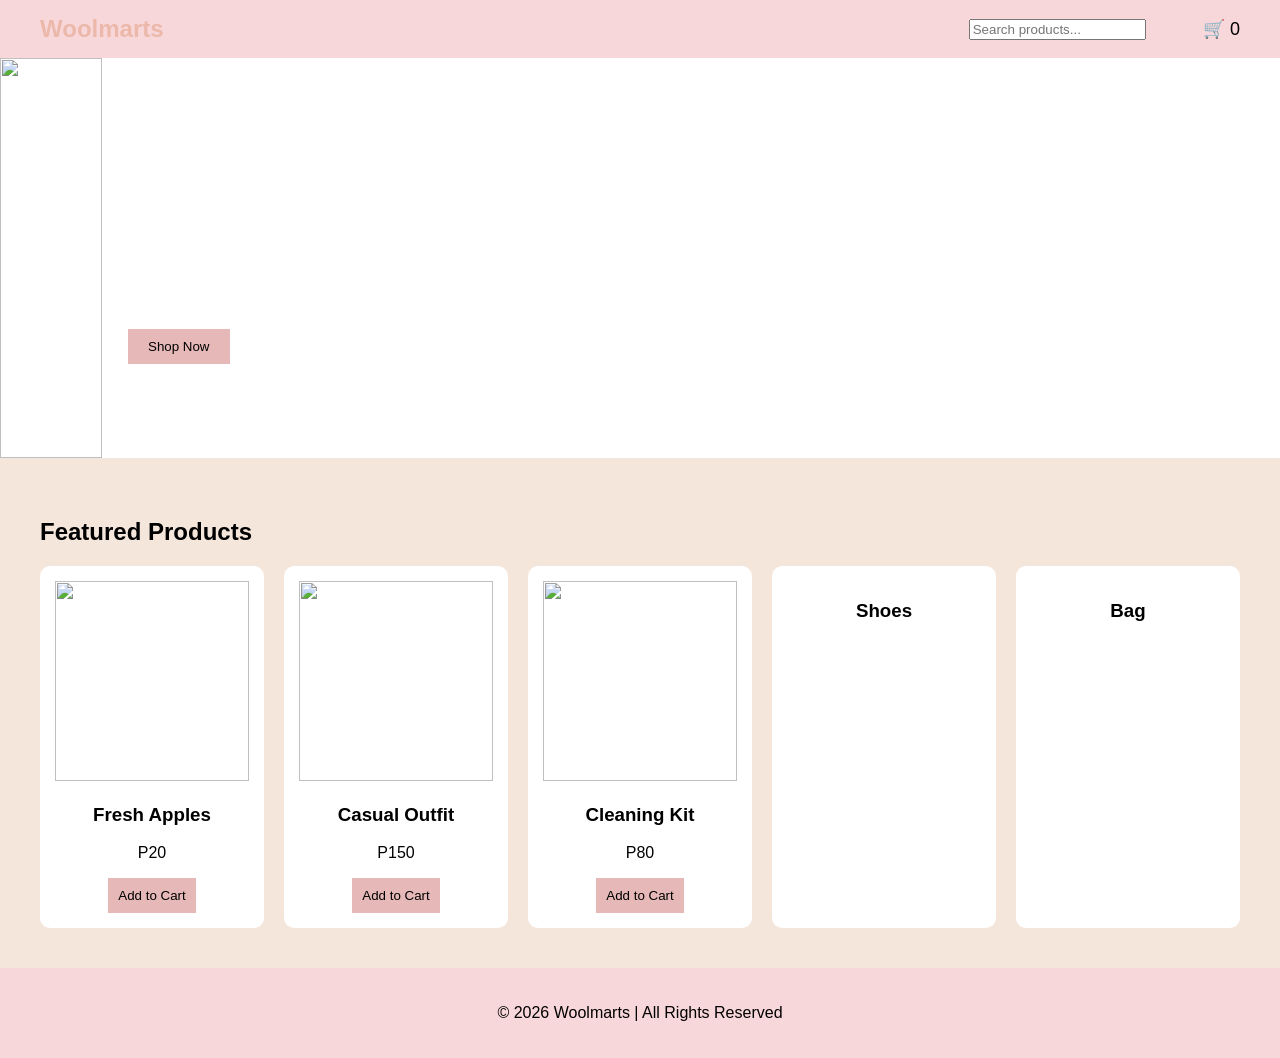
==== index.html @ efcaea6d "Update all" ====
<!DOCTYPE html>
<html lang="en">
<head>
<meta charset="UTF-8">
<meta name="viewport" content="width=device-width, initial-scale=1.0">
<title>Woolmarts</title>

<link rel="stylesheet" href="style.css">
<script defer src="script.js"></script>
</head>

<body>

<!-- HEADER -->
<header class="header">
    <div class="logo">Woolmarts</div>

    <nav>
        <a href="index.html">Home</a>
        <a href="clothing.html">Clothing</a>
        <a href="groceries.html">Food & Groceries</a>
        <a href="essentials.html">Essentials</a>
        <a href="promotions.html">Promotions</a>
        <a href="members.html">Members</a>
        <a href="feedback.html">Feedback</a>
        <a href="login.html">Login</a>
    </nav>

    <input type="text" id="searchBar" placeholder="Search products..." />

    <div class="user profile">

    </div>
    <div class="cart">
        🛒 <span id="cart-count">0</span>
    </div>
</header>

<!-- HERO SLIDER -->
<section class="hero">
    <div class="slide active">
        <img src="https://images.unsplash.com/photo-1607082349566-187342175e2f">
        <div class="overlay">
            <h1>Fresh Groceries Delivered</h1>
            <button>Shop Now</button>
        </div>
    </div>

    <div class="slide">
        <img src=images/new-arrivals.jpg>
        <div class="overlay">
            <h1>New Fashion Arrivals</h1>
            <button>Explore</button>
        </div>
    </div>
</section>

<!-- PRODUCTS -->
<section class="products">

    <h2>Featured Products</h2>

    <div class="product-grid">

        <div class="product">
            <img src="https://images.unsplash.com/photo-1586201375761-83865001e31c">
            <h3>Fresh Apples</h3>
            <p>P20</p>
            <button onclick="addToCart()">Add to Cart</button>
        </div>

        <div class="product">
            <img src="https://images.unsplash.com/photo-1523381210434-271e8be1f52b">
            <h3>Casual Outfit</h3>
            <p>P150</p>
            <button onclick="addToCart()">Add to Cart</button>
        </div>

        <div class="product">
            <img src="https://images.unsplash.com/photo-1581578731548-c64695cc6952">
            <h3>Cleaning Kit</h3>
            <p>P80</p>
            <button onclick="addToCart()">Add to Cart</button>
        </div>

        <div class="product" data-name="shoes">
  <h3>Shoes</h3>
</div>

<div class="product" data-name="bag">
  <h3>Bag</h3>
</div>

    </div>

</section>

<!-- FOOTER -->
<footer>
    <p>© 2026 Woolmarts | All Rights Reserved</p>
</footer>

</body>
</html>
---- style.css ----
body {
    margin: 0;
    font-family: 'Segoe UI', sans-serif;
    background: #ffffff;
}

/* HEADER */
.header {
    display: flex;
    justify-content: space-between;
    align-items: center;
    padding: 15px 40px;
    background: #f8d7da;
}

.logo {
    font-size: 24px;
    font-weight: bold;
    color: #ebb8aa;
}

nav a {
    margin: 0 10px;
    text-decoration: none;
    color: #f8d7da;
}

.cart {
    font-size: 18px;
}

/* HERO */
.hero {
    position: relative;
    height: 80vh;
    overflow: hidden;
}

.slide {
    position: right absolute;
    right: 0;
    width: 50%;
    height: 100%;
    display: none;
}

.slide.active {
    display: block;
}

.slide img {
    width: 40%;
    height: 100%;
    object-fit: cover;
}

.overlay {
    position: absolute;
    top: 40%;
    left: 10%;
    color: white;
}

.overlay h1 {
    font-size: 40px;
}

.overlay button {
    padding: 10px 20px;
    background: #e6b8b8;
    border: none;
    cursor: pointer;
}

/* PRODUCTS */
.products {
    padding: 40px;
    background: #f5e6dc;
}

.product-grid {
    display: flex;
    gap: 20px;
}

.product {
    background: white;
    padding: 15px;
    border-radius: 10px;
    width: 30%;
    text-align: center;
}

.product img {
    width: 100%;
    height: 200px;
    object-fit: cover;
}

button {
    background: #e6b8b8;
    border: none;
    padding: 10px;
    cursor: pointer;
}

/* FOOTER */
footer {
    text-align: center;
    padding: 20px;
    background: #f8d7da;
}

#cartBtn {
  position: relative;
  z-index: 10;
}

.hero {
  width: 100%;
  height: 400px;
  background-size: cover;
  background-position: center;
  transition: background-image 1s ease-in-out;
}
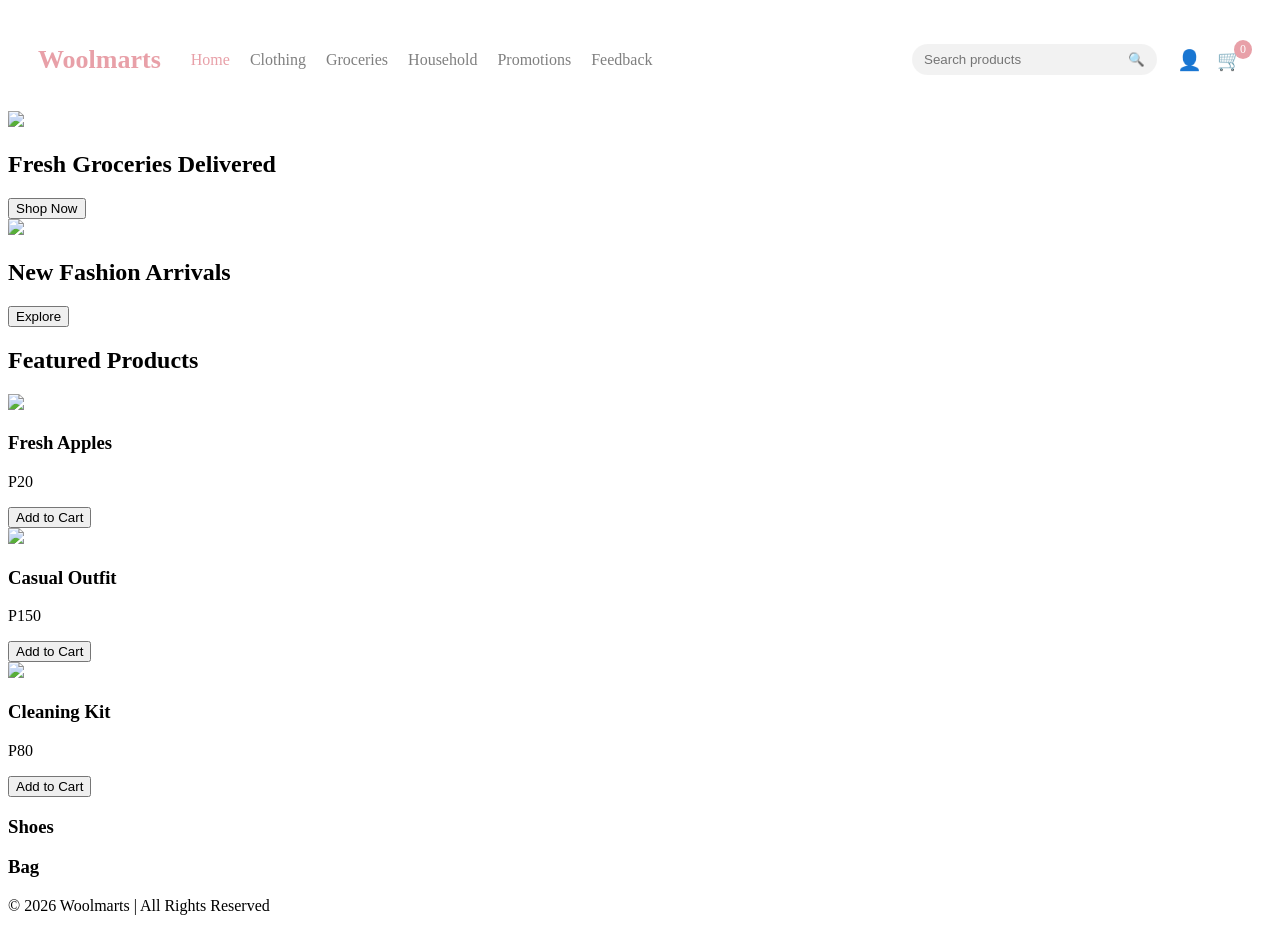
==== commit b9b9655b: "Update all" ====
--- a/index.html
+++ b/index.html
@@ -12,34 +12,53 @@
 <body>
 
 <!-- HEADER -->
-<header class="header">
-    <div class="logo">Woolmarts</div>
+<header>
+    <nav class="navbar">
 
-    <nav>
-        <a href="index.html">Home</a>
-        <a href="clothing.html">Clothing</a>
-        <a href="groceries.html">Food & Groceries</a>
-        <a href="essentials.html">Essentials</a>
-        <a href="promotions.html">Promotions</a>
-        <a href="members.html">Members</a>
-        <a href="feedback.html">Feedback</a>
-        <a href="login.html">Login</a>
+        <!-- LEFT SIDE -->
+        <div class="nav-left">
+            <h1 class="logo">Woolmarts</h1>
+
+            <div class="nav-links">
+                <a href="#" class="active">Home</a>
+                <a href="#">Clothing</a>
+                <a href="#">Groceries</a>
+                <a href="#">Household</a>
+                <a href="#">Promotions</a>
+                <a href="#">Feedback</a>
+            </div>
+        </div>
+
+        <!-- RIGHT SIDE -->
+        <div class="nav-right">
+
+            <!-- SEARCH -->
+            <div class="search-container">
+                <input type="text" placeholder="Search products" id="searchInput">
+                <button onclick="searchProduct()">
+                    🔍
+                </button>
+            </div>
+
+            <!-- ICONS -->
+            <div class="icons">
+                <div class="icon user">👤</div>
+
+                <div class="icon cart">
+                    🛒
+                    <span id="cart-count">0</span>
+                </div>
+            </div>
+
+        </div>
+
     </nav>
-
-    <input type="text" id="searchBar" placeholder="Search products..." />
-
-    <div class="user profile">
-
-    </div>
-    <div class="cart">
-        🛒 <span id="cart-count">0</span>
-    </div>
 </header>
 
 <!-- HERO SLIDER -->
 <section class="hero">
     <div class="slide active">
-        <img src="https://images.unsplash.com/photo-1607082349566-187342175e2f">
+        <img src="images/new-arrivals.jpg">
         <div class="overlay">
             <h1>Fresh Groceries Delivered</h1>
             <button>Shop Now</button>
@@ -47,7 +66,7 @@
     </div>
 
     <div class="slide">
-        <img src=images/new-arrivals.jpg>
+        <img src="images/new-arrivals.jpg">
         <div class="overlay">
             <h1>New Fashion Arrivals</h1>
             <button>Explore</button>
--- a/style.css
+++ b/style.css
@@ -1,125 +1,115 @@
-body {
-    margin: 0;
-    font-family: 'Segoe UI', sans-serif;
-    background: #ffffff;
-}
-
-/* HEADER */
-.header {
+/* NAVBAR BASE */
+.navbar {
     display: flex;
     justify-content: space-between;
     align-items: center;
-    padding: 15px 40px;
-    background: #f8d7da;
+    padding: 15px 30px;
+    background: white;
+    flex-wrap: wrap;
 }
 
-.logo {
-    font-size: 24px;
-    font-weight: bold;
-    color: #ebb8aa;
+/* LEFT SIDE */
+.nav-left {
+    display: flex;
+    align-items: center;
+    gap: 30px;
 }
 
-nav a {
-    margin: 0 10px;
-    text-decoration: none;
-    color: #f8d7da;
+/* LOGO */
+.logo {
+    color: #e8a0a8; /* blush pink */
+    font-size: 26px;
+    font-weight: bold;
 }
 
-.cart {
-    font-size: 18px;
-}
-
-/* HERO */
-.hero {
-    position: relative;
-    height: 80vh;
-    overflow: hidden;
-}
-
-.slide {
-    position: right absolute;
-    right: 0;
-    width: 50%;
-    height: 100%;
-    display: none;
-}
-
-.slide.active {
-    display: block;
-}
-
-.slide img {
-    width: 40%;
-    height: 100%;
-    object-fit: cover;
-}
-
-.overlay {
-    position: absolute;
-    top: 40%;
-    left: 10%;
-    color: white;
-}
-
-.overlay h1 {
-    font-size: 40px;
-}
-
-.overlay button {
-    padding: 10px 20px;
-    background: #e6b8b8;
-    border: none;
-    cursor: pointer;
-}
-
-/* PRODUCTS */
-.products {
-    padding: 40px;
-    background: #f5e6dc;
-}
-
-.product-grid {
+/* NAV LINKS */
+.nav-links {
     display: flex;
     gap: 20px;
 }
 
-.product {
-    background: white;
-    padding: 15px;
-    border-radius: 10px;
-    width: 30%;
-    text-align: center;
+.nav-links a {
+    text-decoration: none;
+    color: rgba(0,0,0,0.5); /* transparent grey */
+    font-size: 16px;
+    transition: 0.3s;
 }
 
-.product img {
-    width: 100%;
-    height: 200px;
-    object-fit: cover;
+/* HOVER + ACTIVE */
+.nav-links a:hover,
+.nav-links a.active {
+    color: #e8a0a8;
 }
 
-button {
-    background: #e6b8b8;
+/* RIGHT SIDE */
+.nav-right {
+    display: flex;
+    align-items: center;
+    gap: 20px;
+}
+
+/* SEARCH BAR */
+.search-container {
+    display: flex;
+    background: rgba(0,0,0,0.05); /* light grey */
+    border-radius: 20px;
+    overflow: hidden;
+}
+
+.search-container input {
     border: none;
-    padding: 10px;
+    outline: none;
+    padding: 8px 12px;
+    background: transparent;
+    width: 180px;
+}
+
+.search-container button {
+    border: none;
+    background: transparent;
+    padding: 8px 12px;
     cursor: pointer;
 }
 
-/* FOOTER */
-footer {
-    text-align: center;
-    padding: 20px;
-    background: #f8d7da;
+/* ICONS */
+.icons {
+    display: flex;
+    gap: 15px;
 }
 
-#cartBtn {
-  position: relative;
-  z-index: 10;
+.icon {
+    position: relative;
+    font-size: 20px;
+    cursor: pointer;
+    color: black;
 }
 
-.hero {
-  width: 100%;
-  height: 400px;
-  background-size: cover;
-  background-position: center;
-  transition: background-image 1s ease-in-out;
+/* CART COUNT */
+#cart-count {
+    position: absolute;
+    top: -8px;
+    right: -10px;
+    background: #e8a0a8;
+    color: white;
+    font-size: 12px;
+    padding: 2px 6px;
+    border-radius: 50%;
+}
+@media (max-width: 768px) {
+
+    .nav-left {
+        flex-direction: column;
+        align-items: flex-start;
+        gap: 10px;
+    }
+
+    .nav-links {
+        flex-wrap: wrap;
+        gap: 10px;
+    }
+
+    .search-container input {
+        width: 120px;
+    }
+
 }
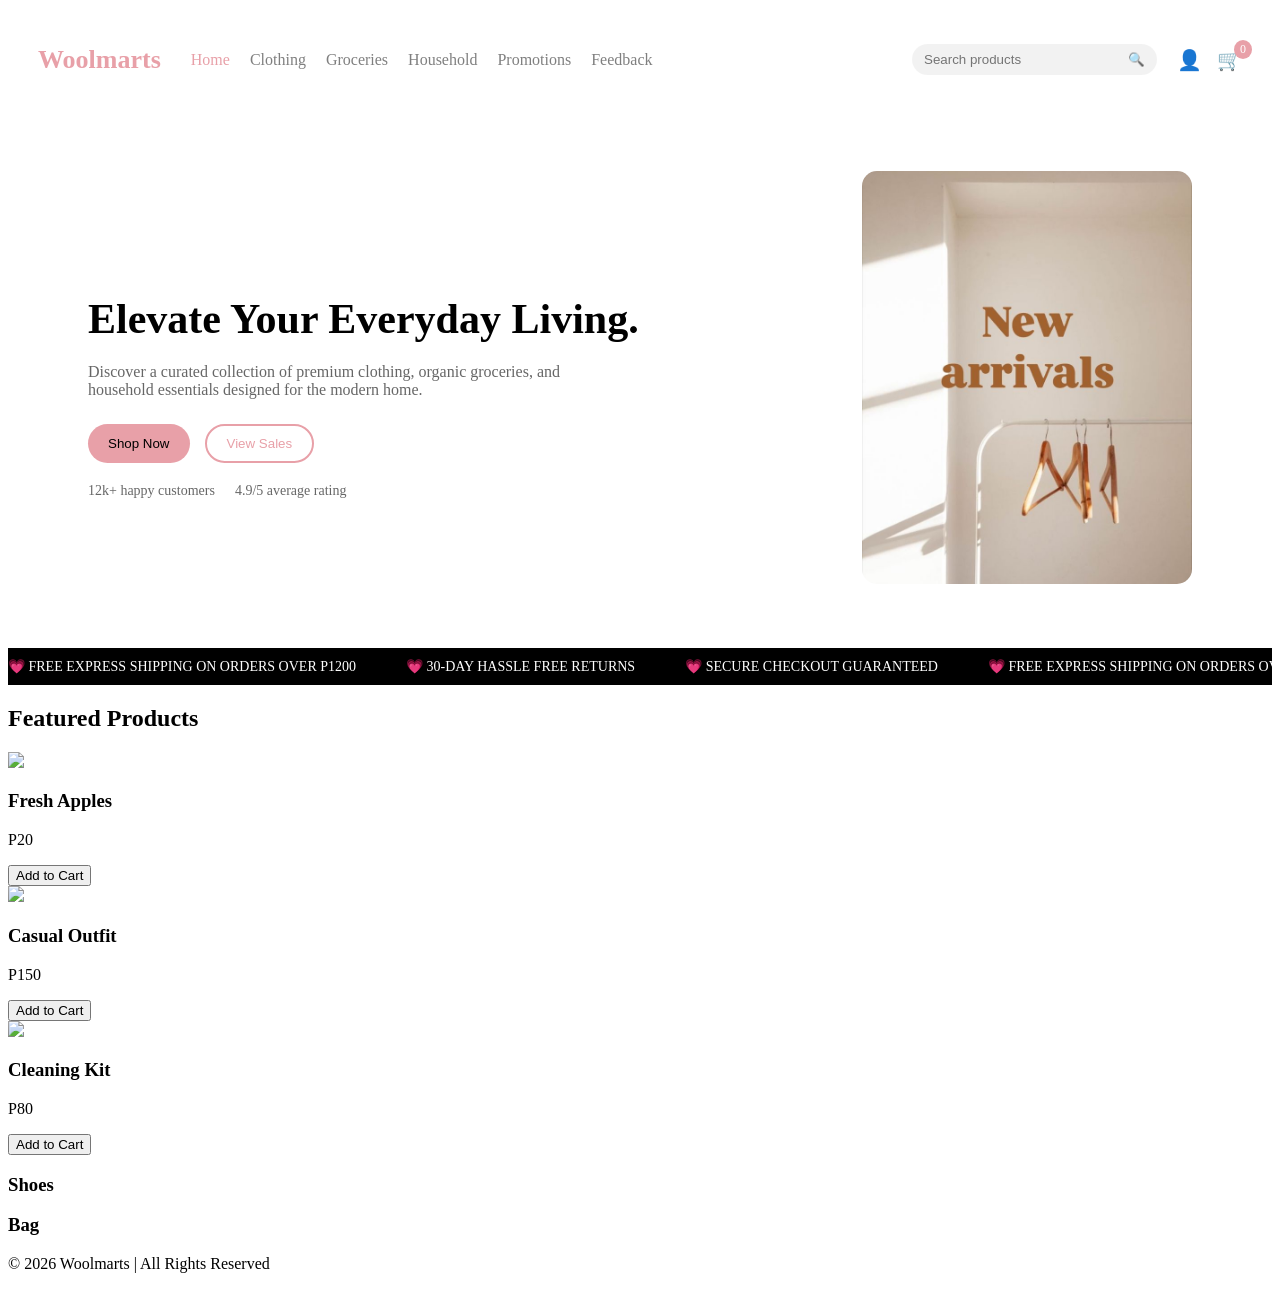
==== commit d2091f27: "Update" ====
--- a/index.html
+++ b/index.html
@@ -57,22 +57,49 @@
 
 <!-- HERO SLIDER -->
 <section class="hero">
-    <div class="slide active">
-        <img src="images/new-arrivals.jpg">
-        <div class="overlay">
-            <h1>Fresh Groceries Delivered</h1>
-            <button>Shop Now</button>
+
+    <!-- LEFT CONTENT -->
+    <div class="hero-text">
+        <h1>Elevate Your Everyday Living.</h1>
+
+        <p>
+            Discover a curated collection of premium clothing, organic groceries, 
+            and household essentials designed for the modern home.
+        </p>
+
+        <div class="hero-buttons">
+            <button class="shop-btn" onclick="goToShop()">Shop Now</button>
+            <button class="sales-btn" onclick="goToSales()">View Sales</button>
+        </div>
+
+        <div class="hero-stats">
+            <span>12k+ happy customers</span>
+            <span>4.9/5 average rating</span>
         </div>
     </div>
 
-    <div class="slide">
-        <img src="images/new-arrivals.jpg">
-        <div class="overlay">
-            <h1>New Fashion Arrivals</h1>
-            <button>Explore</button>
-        </div>
+    <!-- RIGHT IMAGE SLIDER -->
+    <div class="hero-image">
+        <img src="images/new arrivals.jpg" class="hero-slide active">
+        <img src="images/householdap.jpg" class="hero-slide">
+        <img src="images/clothingap.jpg" class="hero-slide">
     </div>
+
 </section>
+
+<!-- MOVING BANNER -->
+<div class="info-bar">
+    <div class="info-track">
+        <span>💗 FREE EXPRESS SHIPPING ON ORDERS OVER P1200</span>
+        <span>💗 30-DAY HASSLE FREE RETURNS</span>
+        <span>💗 SECURE CHECKOUT GUARANTEED</span>
+
+        <!-- DUPLICATE FOR LOOP EFFECT -->
+        <span>💗 FREE EXPRESS SHIPPING ON ORDERS OVER P1200</span>
+        <span>💗 30-DAY HASSLE FREE RETURNS</span>
+        <span>💗 SECURE CHECKOUT GUARANTEED</span>
+    </div>
+</div>
 
 <!-- PRODUCTS -->
 <section class="products">
--- a/style.css
+++ b/style.css
@@ -112,4 +112,160 @@
         width: 120px;
     }
 
+}
+
+/* HERO LAYOUT */
+.hero {
+    display: flex;
+    align-items: center;
+    justify-content: space-between;
+    padding: 60px 80px;
+    gap: 40px;
+}
+
+/* LEFT TEXT */
+.hero-text {
+    flex: 1;
+}
+
+.hero-text h1 {
+    font-size: 42px;
+    margin-bottom: 20px;
+}
+
+.hero-text p {
+    font-size: 16px;
+    color: rgba(0,0,0,0.6);
+    margin-bottom: 25px;
+    max-width: 500px;
+}
+
+/* BUTTONS */
+.hero-buttons {
+    display: flex;
+    gap: 15px;
+    margin-bottom: 20px;
+}
+
+.shop-btn {
+    background: #e8a0a8;
+    color: black;
+    border: none;
+    padding: 10px 20px;
+    border-radius: 25px;
+    cursor: pointer;
+}
+
+.sales-btn {
+    background: white;
+    color: #e8a0a8;
+    border: 2px solid #e8a0a8;
+    padding: 10px 20px;
+    border-radius: 25px;
+    cursor: pointer;
+}
+
+/* STATS */
+.hero-stats {
+    display: flex;
+    gap: 20px;
+    font-size: 14px;
+    color: rgba(0,0,0,0.6);
+}
+
+/* RIGHT IMAGE */
+.hero-image {
+    flex: 0.45;
+}
+
+.hero-image img {
+    width: 100%;
+    border-radius: 15px;
+}
+
+/* INFO BAR */
+.info-bar {
+    width: 100%;
+    background: black;
+    overflow: hidden;
+}
+
+.info-track {
+    display: flex;
+    gap: 50px;
+    white-space: nowrap;
+    animation: scroll 15s linear infinite;
+    padding: 10px 0;
+}
+
+.info-track span {
+    color: white;
+    font-size: 14px;
+}
+
+/* CONTINUOUS SCROLL */
+@keyframes scroll {
+    0% {
+        transform: translateX(0);
+    }
+    100% {
+        transform: translateX(-50%);
+    }
+}
+
+@media (max-width: 768px) {
+
+    .hero {
+        flex-direction: column;
+        padding: 30px;
+        text-align: center;
+    }
+
+    .hero-image {
+        width: 100%;
+    }
+
+    .hero-text h1 {
+        font-size: 30px;
+    }
+
+    .hero-buttons {
+        justify-content: center;
+    }
+
+    .hero-stats {
+        justify-content: center;
+    }
+}
+
+/* HERO IMAGE SLIDER */
+.hero-image {
+    flex: 0.45;
+    position: relative;
+    overflow: hidden;
+}
+
+.hero-slide {
+    position: absolute;
+    width: 100%;
+    height: auto;
+    opacity: 0;
+    transition: opacity 1s ease-in-out;
+    border-radius: 15px;
+}
+
+.hero-slide.active {
+    opacity: 1;
+    position: relative;
+}
+
+/* BUTTON HOVER EFFECTS */
+.shop-btn:hover {
+    background: #d98c95;
+    transform: translateY(-2px);
+}
+
+.sales-btn:hover {
+    background: #ffe4dc;
+    transform: translateY(-2px);
 }
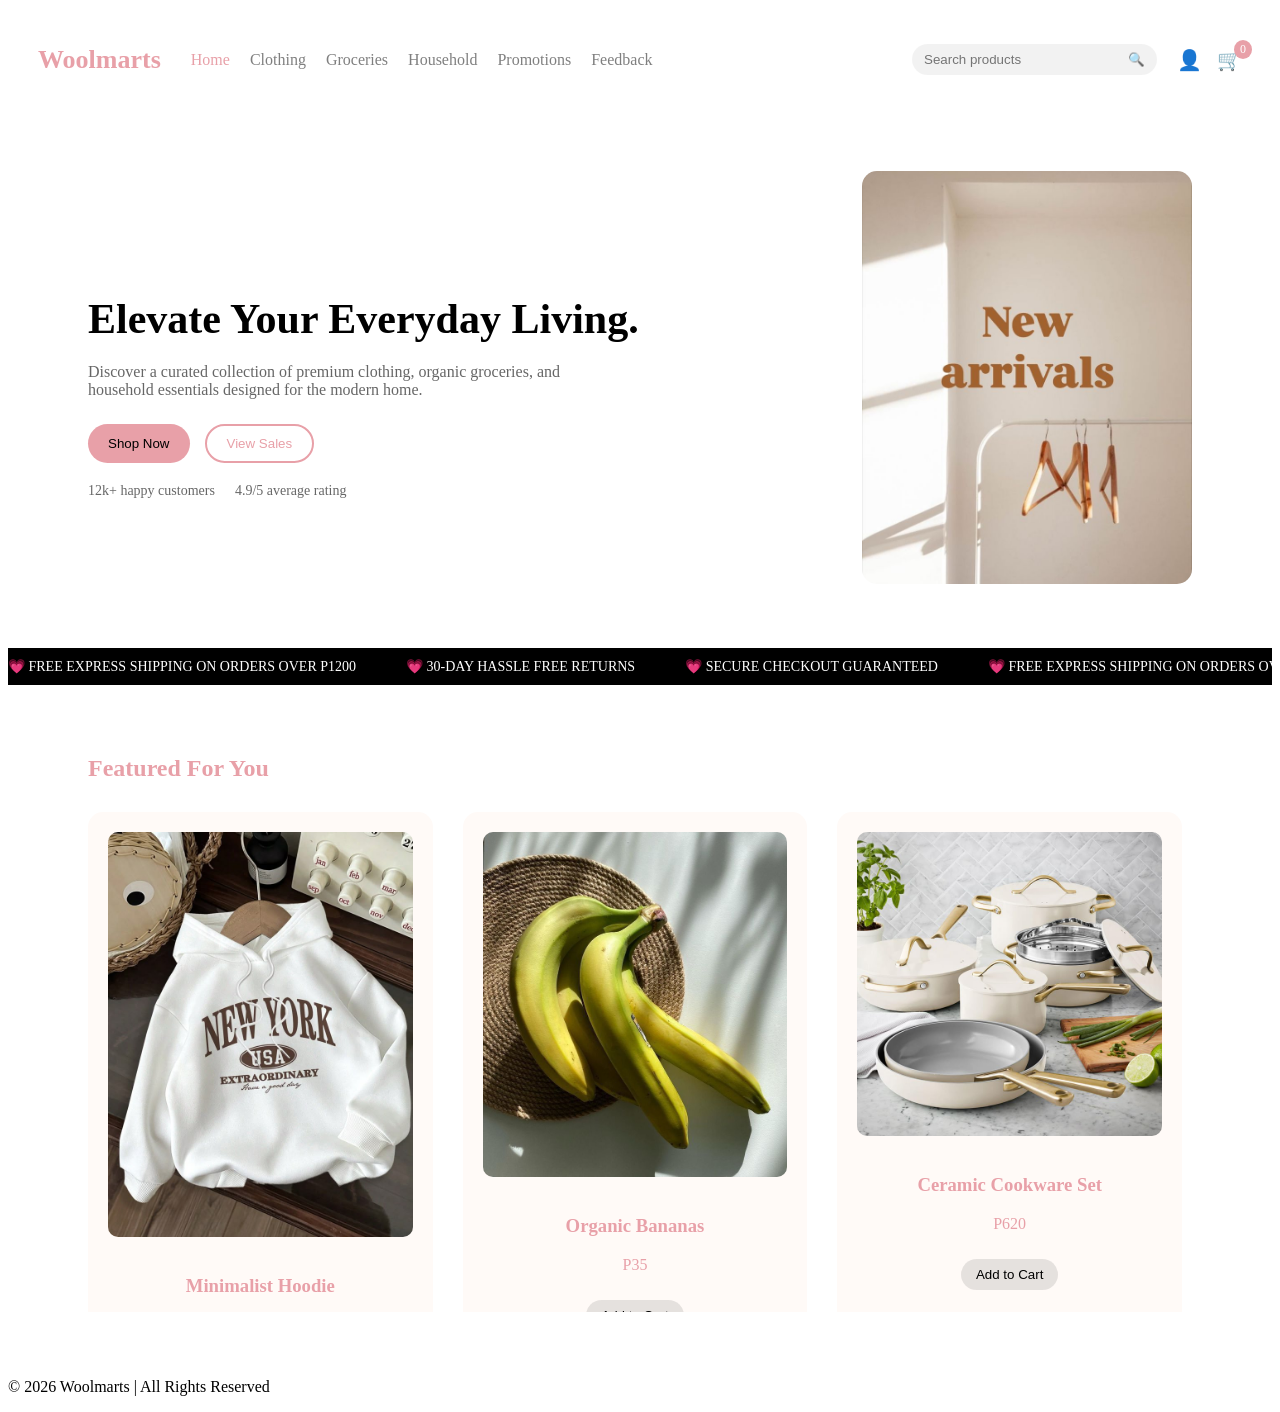
==== commit 477628a8: "Update all" ====
--- a/index.html
+++ b/index.html
@@ -102,40 +102,54 @@
 </div>
 
 <!-- PRODUCTS -->
-<section class="products">
+<section class="featured">
 
-    <h2>Featured Products</h2>
+    <h2>Featured For You</h2>
 
-    <div class="product-grid">
+    <div class="products-grid" id="productGrid">
 
-        <div class="product">
-            <img src="https://images.unsplash.com/photo-1586201375761-83865001e31c">
-            <h3>Fresh Apples</h3>
-            <p>P20</p>
-            <button onclick="addToCart()">Add to Cart</button>
+        <!-- PRODUCT 1 -->
+        <div class="product-card">
+            <img src="images/hoodie.jpg">
+            <h3>Minimalist Hoodie</h3>
+            <p class="price">P280</p>
+            <button onclick="addToCart('Minimalist Hoodie')">Add to Cart</button>
         </div>
 
-        <div class="product">
-            <img src="https://images.unsplash.com/photo-1523381210434-271e8be1f52b">
-            <h3>Casual Outfit</h3>
-            <p>P150</p>
-            <button onclick="addToCart()">Add to Cart</button>
+        <div class="product-card">
+            <img src="images/bananas.jpg">
+            <h3>Organic Bananas</h3>
+            <p class="price">P35</p>
+            <button onclick="addToCart('Organic Bananas')">Add to Cart</button>
         </div>
 
-        <div class="product">
-            <img src="https://images.unsplash.com/photo-1581578731548-c64695cc6952">
-            <h3>Cleaning Kit</h3>
-            <p>P80</p>
-            <button onclick="addToCart()">Add to Cart</button>
+        <div class="product-card">
+            <img src="images/cookware.jpg">
+            <h3>Ceramic Cookware Set</h3>
+            <p class="price">P620</p>
+            <button onclick="addToCart('Cookware Set')">Add to Cart</button>
         </div>
 
-        <div class="product" data-name="shoes">
-  <h3>Shoes</h3>
-</div>
+        <div class="product-card">
+            <img src="images/whitetee.jpg">
+            <h3>Classic White Tee</h3>
+            <p class="price">P120</p>
+            <button onclick="addToCart('White Tee')">Add to Cart</button>
+        </div>
 
-<div class="product" data-name="bag">
-  <h3>Bag</h3>
-</div>
+        <div class="product-card">
+            <img src="images/towels.jpg">
+            <h3>Luxury Towels</h3>
+            <p class="price">P200</p>
+            <button onclick="addToCart('Towels')">Add to Cart</button>
+        </div>
+
+        <div class="product-card">
+            <img src="images/strawberries.jpg">
+            <h3>Fresh Strawberries</h3>
+            <p class="price">P45</p>
+            <button onclick="addToCart('Strawberries')">Add to Cart</button>
+        </div>
 
     </div>
 
@@ -147,4 +161,4 @@
 </footer>
 
 </body>
-</html>+</html>
--- a/style.css
+++ b/style.css
@@ -268,4 +268,73 @@
 .sales-btn:hover {
     background: #ffe4dc;
     transform: translateY(-2px);
+}
+ 
+/* SECTION */
+.featured {
+    padding: 50px 80px;
+    background: #fff;
+}
+
+.featured h2 {
+    color: #e8a0a8;
+    margin-bottom: 30px;
+}
+
+/* GRID */
+.products-grid {
+    display: grid;
+    grid-template-columns: repeat(3, 1fr);
+    gap: 30px;
+}
+
+/* CARD */
+.product-card {
+    background: #fffaf7;
+    padding: 20px;
+    border-radius: 15px;
+    text-align: center;
+    transition: 0.3s;
+}
+
+/* IMAGE */
+.product-card img {
+    width: 100%;
+    border-radius: 10px;
+    margin-bottom: 15px;
+}
+
+/* NAME + PRICE */
+.product-card h3,
+.product-card .price {
+    color: #e8a0a8;
+    transition: 0.3s;
+}
+
+/* HOVER EFFECT */
+.product-card:hover {
+    transform: translateY(-5px);
+}
+
+.product-card:hover h3,
+.product-card:hover .price {
+    transform: scale(1.05);
+}
+
+/* BUTTON */
+.product-card button {
+    margin-top: 10px;
+    background: rgba(0,0,0,0.1);
+    border: none;
+    padding: 8px 15px;
+    cursor: pointer;
+    border-radius: 20px;
+    color: black;
+}
+
+/* SCROLL EFFECT */
+.products-grid {
+    max-height: 500px;
+    overflow-y: auto;
+    padding-right: 10px;
 }
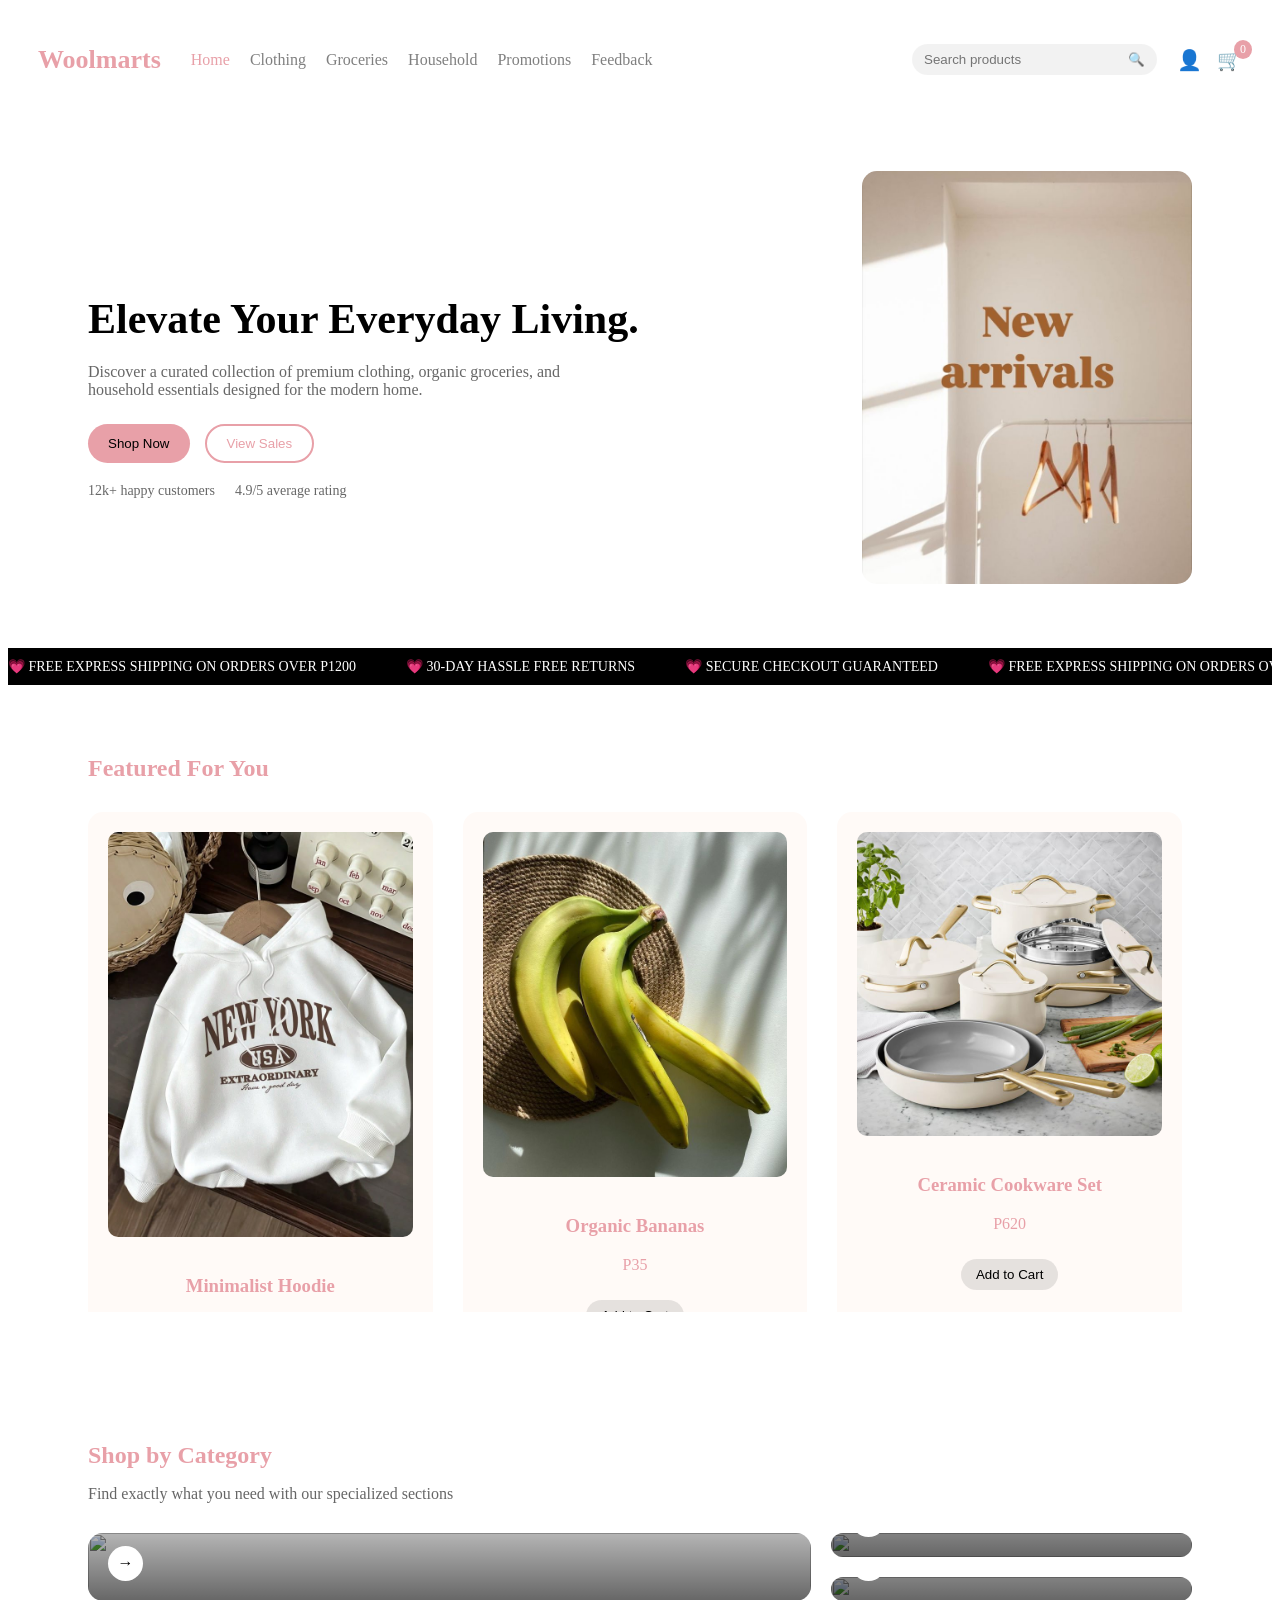
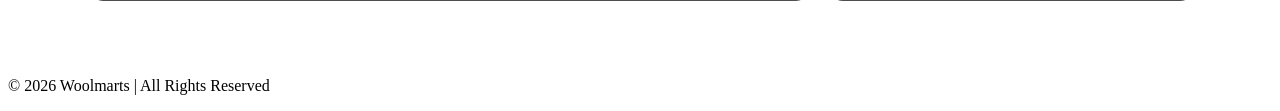
==== commit 992d5b5c: "Update all" ====
--- a/index.html
+++ b/index.html
@@ -155,6 +155,54 @@
 
 </section>
 
+<!--SHOP BY CATEGORIES-->
+<section class="categories-section">
+
+    <h2>Shop by Category</h2>
+    <p class="subtitle">Find exactly what you need with our specialized sections</p>
+
+    <div class="category-grid">
+
+        <!-- BIG LEFT -->
+        <div class="category-card large" onclick="goToPage('clothing.html')">
+            <img src="images/fashion.jpg">
+
+            <div class="overlay">
+                <h3>Fashion & Style</h3>
+                <p>Explore our latest arrivals in fashion & style.</p>
+
+                <div class="arrow">→</div>
+            </div>
+        </div>
+
+        <!-- TOP RIGHT -->
+        <div class="category-card" onclick="goToPage('groceries.html')">
+            <img src="images/groceries.jpg">
+
+            <div class="overlay">
+                <h3>Groceries</h3>
+                <p>Explore our latest arrivals in groceries.</p>
+
+                <div class="arrow">→</div>
+            </div>
+        </div>
+
+        <!-- BOTTOM RIGHT -->
+        <div class="category-card" onclick="goToPage('essentials.html')">
+            <img src="images/homeess.jpg">
+
+            <div class="overlay">
+                <h3>Home Essentials</h3>
+                <p>Explore our latest arrivals in home essentials.</p>
+
+                <div class="arrow">→</div>
+            </div>
+        </div>
+
+    </div>
+
+</section>
+
 <!-- FOOTER -->
 <footer>
     <p>© 2026 Woolmarts | All Rights Reserved</p>
--- a/style.css
+++ b/style.css
@@ -337,4 +337,105 @@
     max-height: 500px;
     overflow-y: auto;
     padding-right: 10px;
+}
+
+/* SECTION */
+.categories-section {
+    padding: 60px 80px;
+    background: #fff;
+}
+
+.categories-section h2 {
+    color: #e8a0a8;
+    margin-bottom: 10px;
+}
+
+.subtitle {
+    color: rgba(0,0,0,0.6);
+    margin-bottom: 30px;
+}
+
+/* GRID LAYOUT */
+.category-grid {
+    display: grid;
+    grid-template-columns: 2fr 1fr;
+    grid-template-rows: 1fr 1fr;
+    gap: 20px;
+}
+
+/* BIG LEFT */
+.category-card.large {
+    grid-row: span 2;
+}
+
+/* CARD */
+.category-card {
+    position: relative;
+    overflow: hidden;
+    border-radius: 15px;
+    cursor: pointer;
+}
+
+/* IMAGE */
+.category-card img {
+    width: 100%;
+    height: 100%;
+    object-fit: cover;
+    transition: 0.4s ease;
+}
+
+/* OVERLAY */
+.overlay {
+    position: absolute;
+    bottom: 0;
+    width: 100%;
+    padding: 20px;
+    background: linear-gradient(to top, rgba(0,0,0,0.6), transparent);
+    color: white;
+}
+
+/* TEXT */
+.overlay h3 {
+    margin: 0;
+}
+
+.overlay p {
+    font-size: 14px;
+    margin-top: 5px;
+}
+
+/* ARROW BUTTON */
+.arrow {
+    margin-top: 10px;
+    width: 35px;
+    height: 35px;
+    background: white;
+    color: black;
+    display: flex;
+    align-items: center;
+    justify-content: center;
+    border-radius: 50%;
+}
+
+/* HOVER EFFECT */
+.category-card:hover img {
+    transform: scale(1.08);
+}
+
+/* ADD SUBTLE DARKEN ON HOVER */
+.category-card:hover .overlay {
+    background: linear-gradient(to top, rgba(0,0,0,0.75), transparent);
+}
+
+@media (max-width: 768px) {
+
+    .category-grid {
+        grid-template-columns: 1fr;
+        grid-template-rows: auto;
+    }
+
+    .category-card.large {
+        grid-row: span 1;
+    }
+
 }
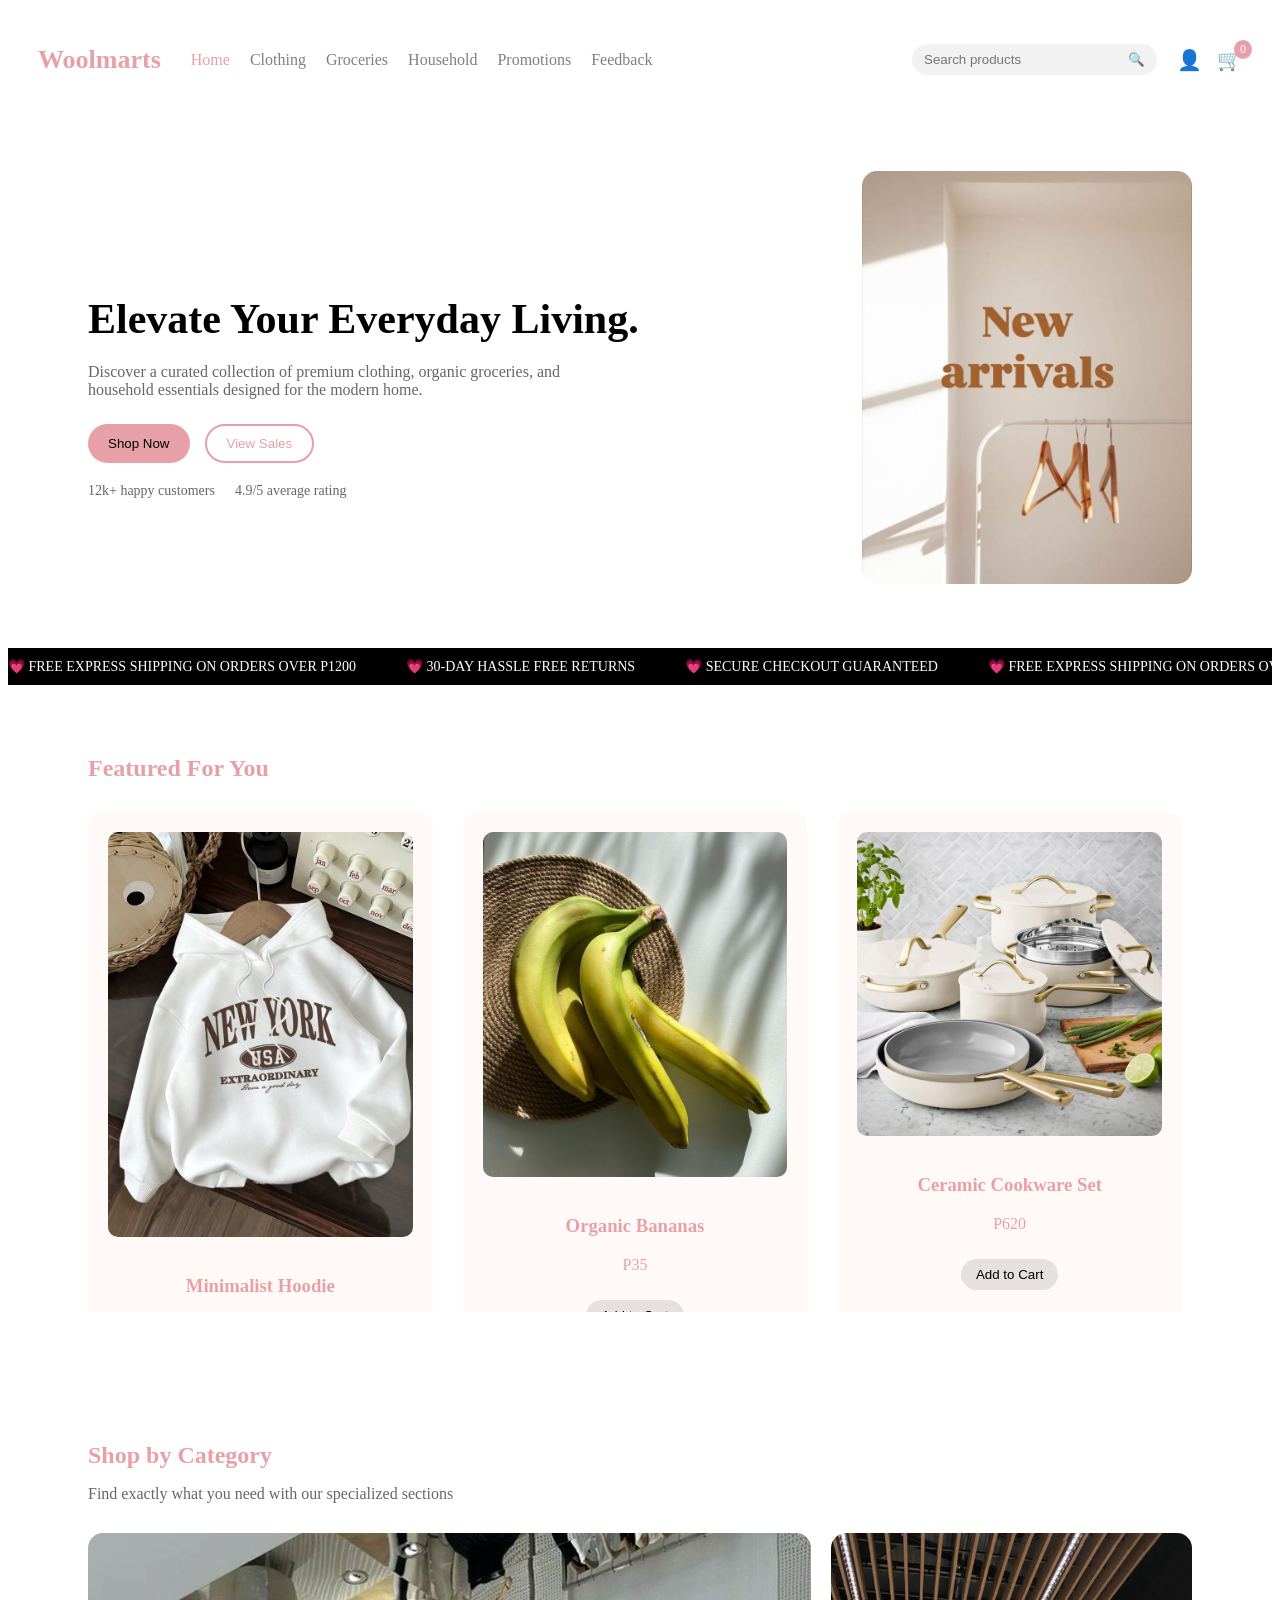
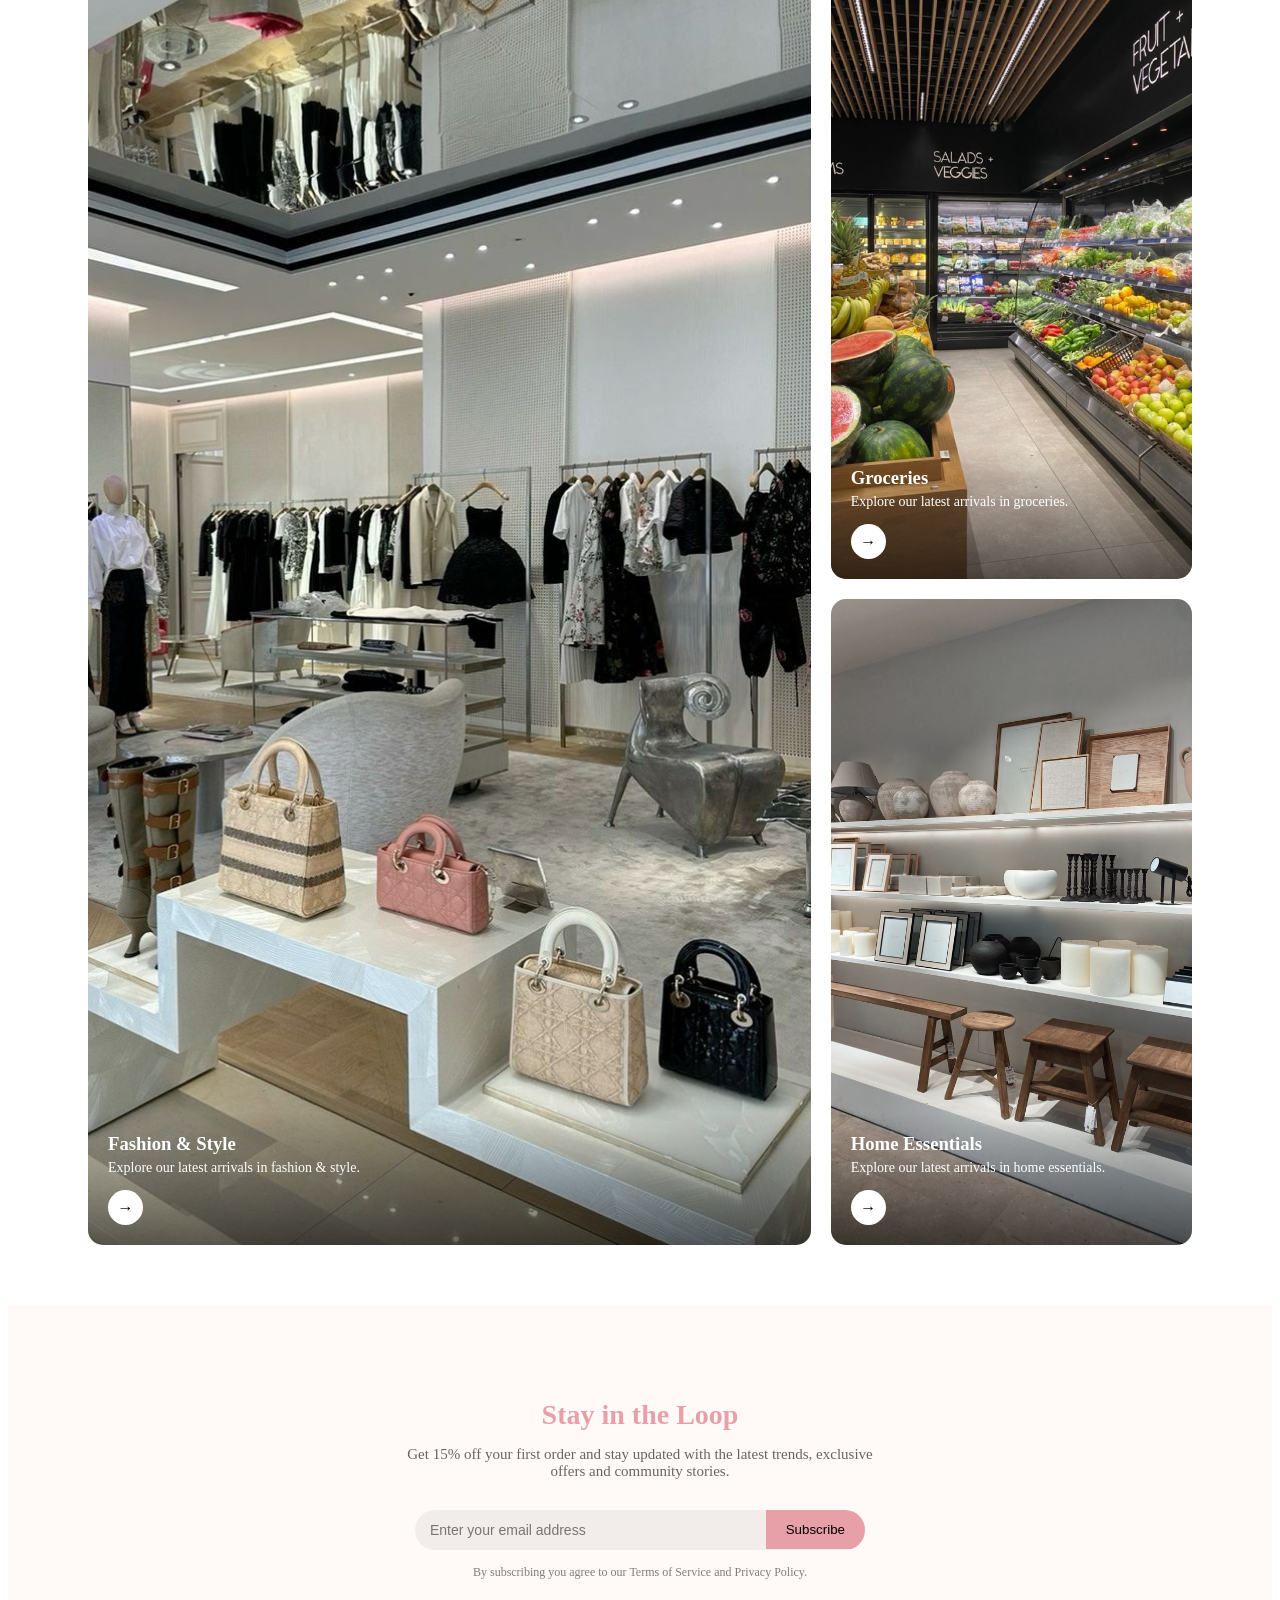
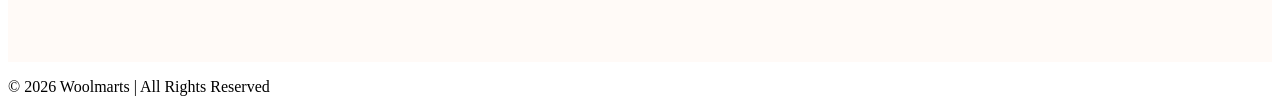
==== commit bf5b3d18: "Update all" ====
--- a/index.html
+++ b/index.html
@@ -170,7 +170,6 @@
             <div class="overlay">
                 <h3>Fashion & Style</h3>
                 <p>Explore our latest arrivals in fashion & style.</p>
-
                 <div class="arrow">→</div>
             </div>
         </div>
@@ -182,7 +181,6 @@
             <div class="overlay">
                 <h3>Groceries</h3>
                 <p>Explore our latest arrivals in groceries.</p>
-
                 <div class="arrow">→</div>
             </div>
         </div>
@@ -194,12 +192,32 @@
             <div class="overlay">
                 <h3>Home Essentials</h3>
                 <p>Explore our latest arrivals in home essentials.</p>
-
                 <div class="arrow">→</div>
             </div>
         </div>
 
     </div>
+
+</section>
+
+<!-- SUBSCRIBE -->
+ <section class="newsletter">
+
+    <h2>Stay in the Loop</h2>
+
+    <p class="newsletter-text">
+        Get 15% off your first order and stay updated with the latest trends, 
+        exclusive offers and community stories.
+    </p>
+
+    <div class="subscribe-box">
+        <input type="email" placeholder="Enter your email address" id="emailInput">
+        <button onclick="subscribe()">Subscribe</button>
+    </div>
+
+    <p class="terms">
+        By subscribing you agree to our Terms of Service and Privacy Policy.
+    </p>
 
 </section>
 
--- a/style.css
+++ b/style.css
@@ -438,4 +438,77 @@
         grid-row: span 1;
     }
 
+}
+
+.newsletter {
+    text-align: center;
+    padding: 70px 20px;
+    background: #fffaf7;
+}
+
+/* TITLE */
+.newsletter h2 {
+    color: #e8a0a8;
+    font-size: 28px;
+    margin-bottom: 15px;
+}
+
+/* DESCRIPTION */
+.newsletter-text {
+    color: rgba(0,0,0,0.6);
+    max-width: 500px;
+    margin: 0 auto 30px;
+    font-size: 15px;
+}
+
+/* SUBSCRIBE BAR */
+.subscribe-box {
+    display: flex;
+    justify-content: center;
+    align-items: center;
+    max-width: 450px;
+    margin: 0 auto;
+    background: rgba(0,0,0,0.05);
+    border-radius: 30px;
+    overflow: hidden;
+}
+
+/* INPUT */
+.subscribe-box input {
+    flex: 1;
+    padding: 12px 15px;
+    border: none;
+    outline: none;
+    background: transparent;
+    font-size: 14px;
+}
+
+/* BUTTON */
+.subscribe-box button {
+    background: #e8a0a8;
+    color: black;
+    border: none;
+    padding: 12px 20px;
+    cursor: pointer;
+    transition: 0.3s;
+}
+
+/* HOVER EFFECT */
+.subscribe-box button:hover {
+    background: #d98c95;
+}
+
+/* TERMS TEXT */
+.terms {
+    margin-top: 15px;
+    font-size: 12px;
+    color: rgba(0,0,0,0.5);
+}
+
+.subscribe-box input:focus {
+    box-shadow: 0 0 5px #e8a0a8;
+}
+
+.subscribe-box button:active {
+    transform: scale(0.95);
 }
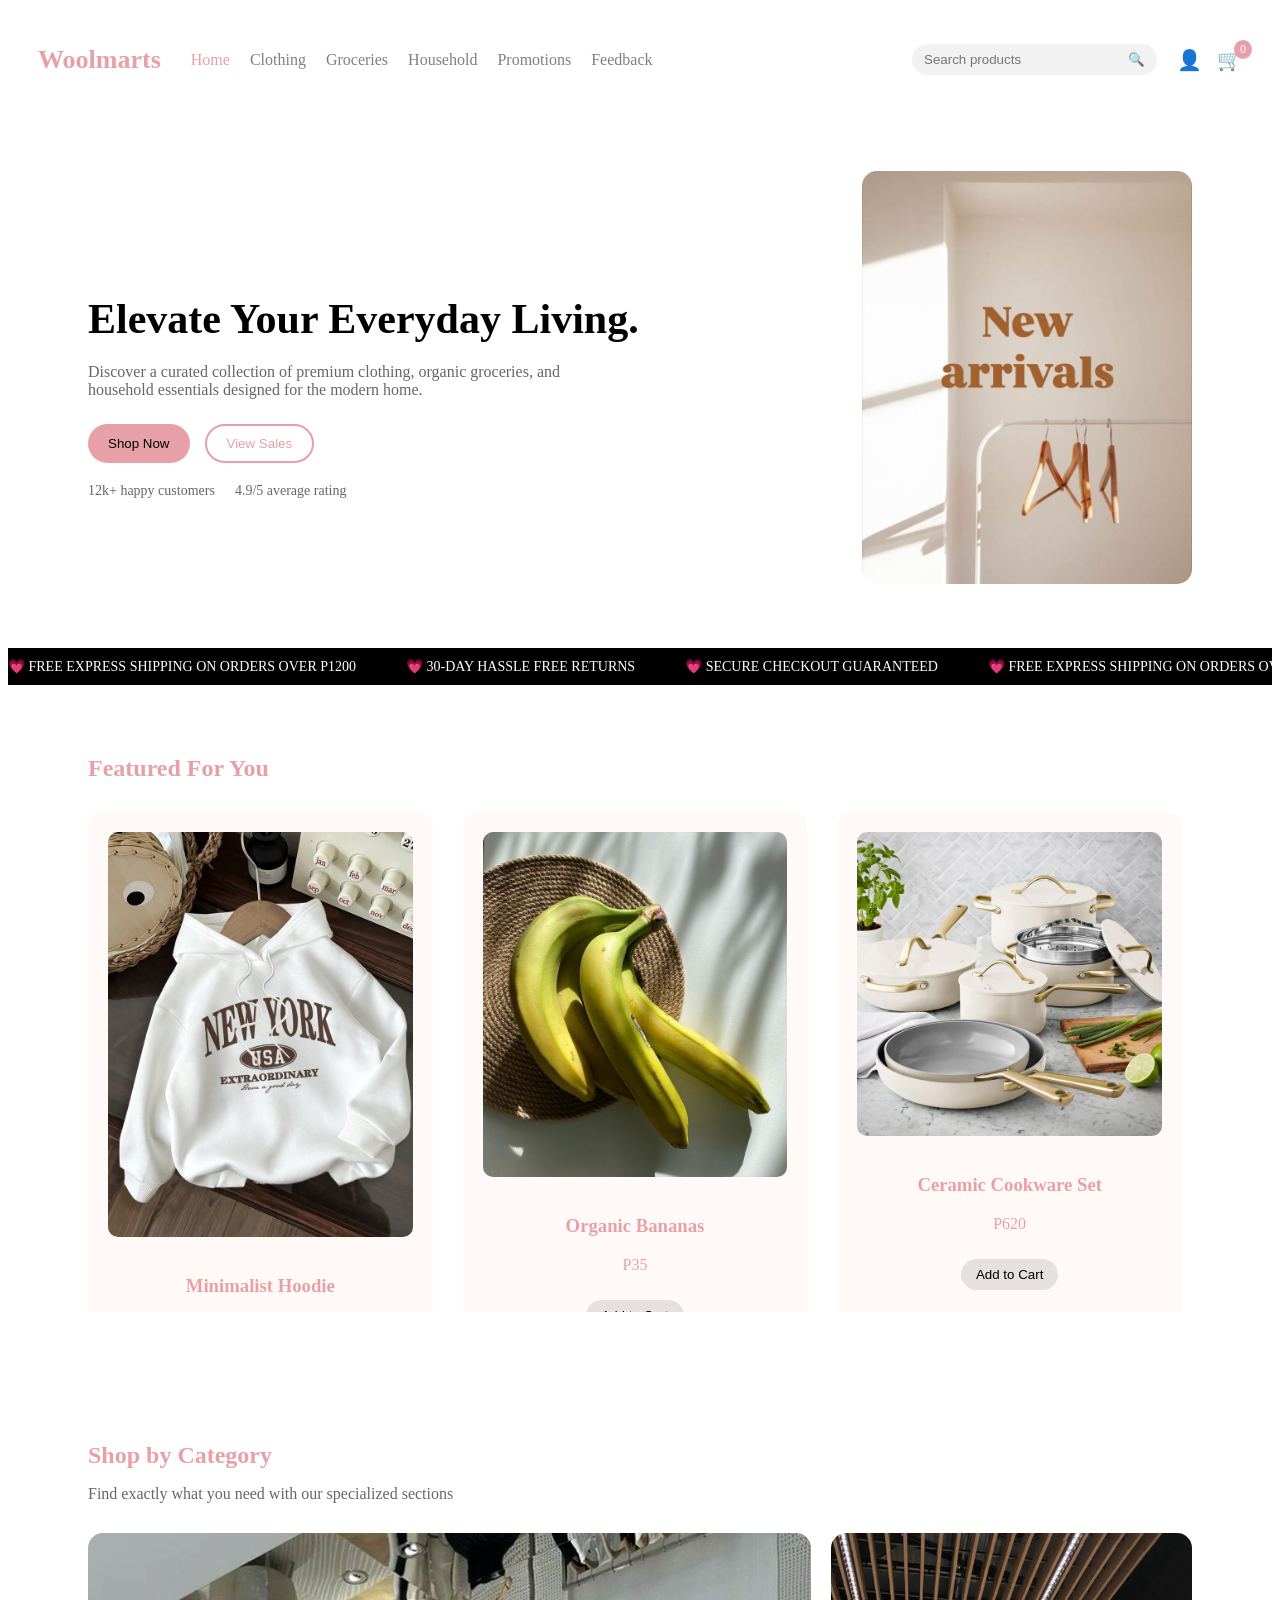
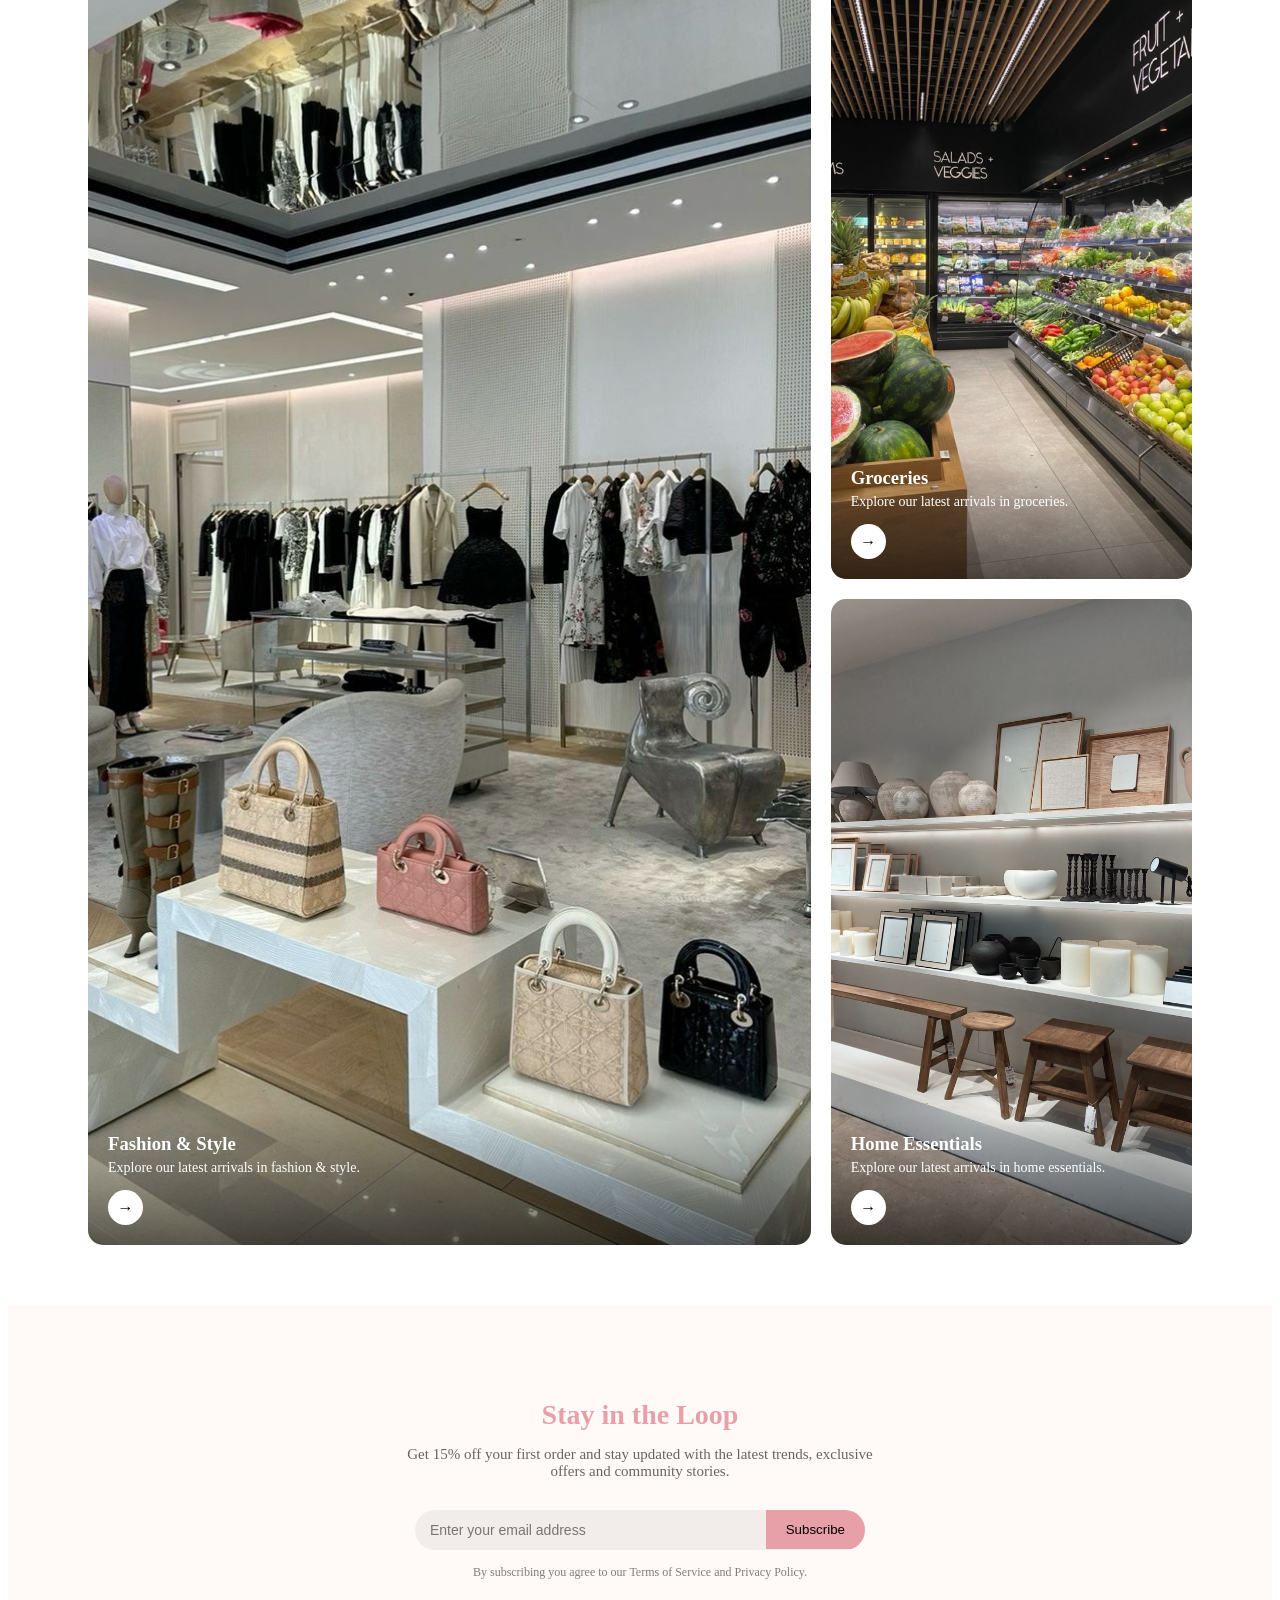
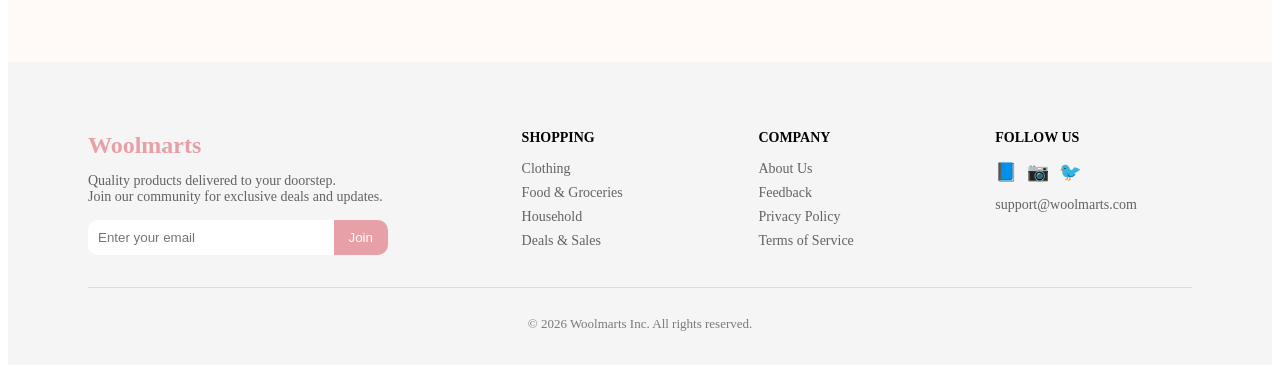
==== commit 206f32bb: "Update all" ====
--- a/index.html
+++ b/index.html
@@ -222,9 +222,63 @@
 </section>
 
 <!-- FOOTER -->
-<footer>
-    <p>© 2026 Woolmarts | All Rights Reserved</p>
+<footer class="footer">
+
+    <div class="footer-container">
+
+        <!-- LEFT SECTION -->
+        <div class="footer-brand">
+            <h2>Woolmarts</h2>
+            <p>
+                Quality products delivered to your doorstep. <br>
+                Join our community for exclusive deals and updates.
+            </p>
+
+            <div class="footer-subscribe">
+                <input type="email" placeholder="Enter your email">
+                <button>Join</button>
+            </div>
+        </div>
+
+        <!-- SHOPPING -->
+        <div class="footer-column">
+            <h4>SHOPPING</h4>
+            <a href="#">Clothing</a>
+            <a href="#">Food & Groceries</a>
+            <a href="#">Household</a>
+            <a href="#">Deals & Sales</a>
+        </div>
+
+        <!-- COMPANY -->
+        <div class="footer-column">
+            <h4>COMPANY</h4>
+            <a href="#">About Us</a>
+            <a href="#">Feedback</a>
+            <a href="#">Privacy Policy</a>
+            <a href="#">Terms of Service</a>
+        </div>
+
+        <!-- FOLLOW -->
+        <div class="footer-column">
+            <h4>FOLLOW US</h4>
+
+            <div class="socials">
+                <span>📘</span>
+                <span>📷</span>
+                <span>🐦</span>
+            </div>
+
+            <p class="email">support@woolmarts.com</p>
+        </div>
+
+    </div>
+
+    <!-- BOTTOM -->
+    <div class="footer-bottom">
+        <p>© 2026 Woolmarts Inc. All rights reserved.</p>
+    </div>
+
 </footer>
 
 </body>
-</html>
+</html>
--- a/style.css
+++ b/style.css
@@ -511,4 +511,103 @@
 
 .subscribe-box button:active {
     transform: scale(0.95);
+}
+
+.footer {
+    background: #f5f5f5;
+    padding: 50px 80px 20px;
+}
+
+/* GRID */
+.footer-container {
+    display: grid;
+    grid-template-columns: 2fr 1fr 1fr 1fr;
+    gap: 40px;
+}
+
+/* BRAND */
+.footer-brand h2 {
+    color: #e8a0a8;
+    margin-bottom: 10px;
+}
+
+.footer-brand p {
+    color: rgba(0,0,0,0.6);
+    font-size: 14px;
+    margin-bottom: 15px;
+}
+
+/* SUBSCRIBE */
+.footer-subscribe {
+    display: flex;
+    max-width: 300px;
+    background: white;
+    border-radius: 10px;
+    overflow: hidden;
+}
+
+.footer-subscribe input {
+    flex: 1;
+    border: none;
+    padding: 10px;
+    outline: none;
+}
+
+.footer-subscribe button {
+    background: #e8a0a8;
+    border: none;
+    padding: 10px 15px;
+    color: white;
+    cursor: pointer;
+}
+
+/* COLUMNS */
+.footer-column h4 {
+    margin-bottom: 15px;
+    font-size: 14px;
+}
+
+.footer-column a {
+    display: block;
+    text-decoration: none;
+    color: rgba(0,0,0,0.6);
+    margin-bottom: 8px;
+    font-size: 14px;
+}
+
+/* SOCIALS */
+.socials {
+    display: flex;
+    gap: 10px;
+    font-size: 18px;
+    margin-bottom: 10px;
+}
+
+/* EMAIL */
+.email {
+    color: rgba(0,0,0,0.6);
+    font-size: 14px;
+}
+
+/* BOTTOM LINE */
+.footer-bottom {
+    border-top: 1px solid rgba(0,0,0,0.1);
+    margin-top: 30px;
+    padding-top: 15px;
+    text-align: center;
+    font-size: 13px;
+    color: rgba(0,0,0,0.5);
+}
+
+@media (max-width: 768px) {
+
+    .footer {
+        padding: 40px 20px;
+    }
+
+    .footer-container {
+        grid-template-columns: 1fr;
+        gap: 30px;
+    }
+
 }
